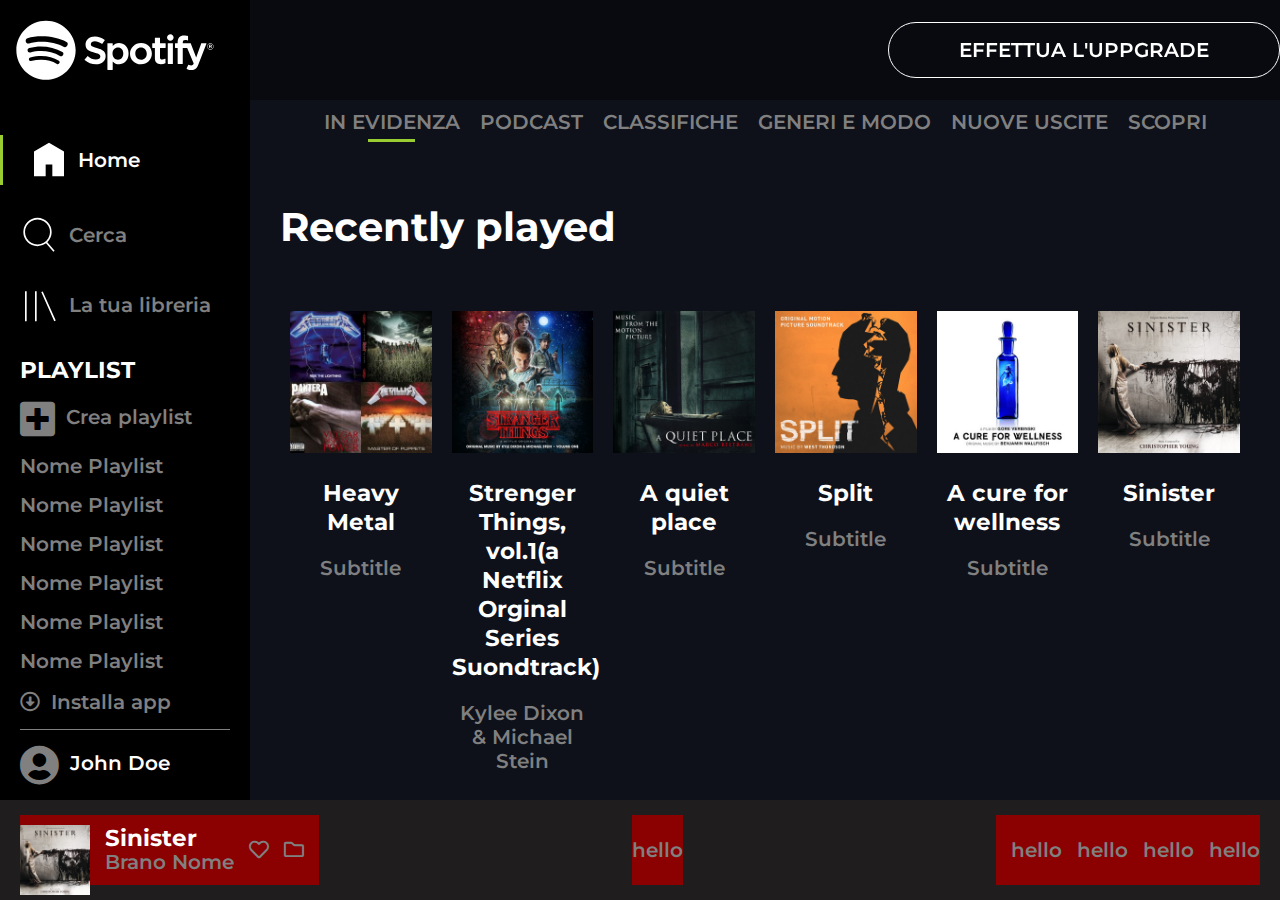
==== index.html @ 7ba11282 "footer content left" ====
<!DOCTYPE html>
<html lang="en">
<head>
    <meta charset="UTF-8">
    <meta http-equiv="X-UA-Compatible" content="IE=edge">
    <meta name="viewport" content="width=device-width, initial-scale=1.0">

    <link href="https://fonts.googleapis.com/css?family=Montserrat:400,500,600,700" rel="stylesheet">

    <link rel="stylesheet" href="https://cdnjs.cloudflare.com/ajax/libs/font-awesome/5.15.4/css/all.min.css" integrity="sha512-1ycn6IcaQQ40/MKBW2W4Rhis/DbILU74C1vSrLJxCq57o941Ym01SwNsOMqvEBFlcgUa6xLiPY/NS5R+E6ztJQ==" crossorigin="anonymous" referrerpolicy="no-referrer" />

    <link rel="stylesheet" href="css/style.css">

    <title>Spotify</title>
</head>
<body>
    <div class="app-wrapper">
        <!-- MAIN -->
        <main>
            <!-- Main nav -->
            <div class="main-nav">
                <!-- Nav logo -->
                <div class="nav-logo">
                    <img class="logo" src="img/logo.svg" alt="Spotify logo">
                </div>
                <!-- Nav actions -->
                <div class="nav-actions">
                    <ul>
                        <li class="home-action text-white">
                            <img class="icon-img" src="img/home.svg" alt="Home icon">
                            <a href="#">Home</a>
                        </li>

                        <li>
                            <img class="icon-img" src="img/search.svg" alt="Search icon">
                            <a href="#">Cerca</a>
                        </li>

                        <li>
                            <img class="icon-img" src="img/libreria.svg" alt="librery icon">
                            <a href="#">La tua libreria</a>
                        </li>
                    </ul>
                </div>
                <!-- Nav playlist -->
                <div class="nav-playlist">
                    <h3 class="text-white">PLAYLIST</h3>

                    <div class="create-playlist">
                        <i class="fa fa-plus-square" aria-hidden="true"></i>
                        Crea playlist
                    </div>

                    <ul>
                        <li>
                            Nome Playlist
                        </li>

                        <li>
                            Nome Playlist
                        </li>

                        <li>
                            Nome Playlist
                        </li>

                        <li>
                            Nome Playlist
                        </li>

                        <li>
                            Nome Playlist
                        </li>

                        <li>
                            Nome Playlist
                        </li>

                        <li>
                            Nome Playlist
                        </li>

                        <li>
                            Nome Playlist
                        </li>

                        <li>
                            Nome Playlist
                        </li>

                        <li>
                            Nome Playlist
                        </li>

                        <li>
                            Nome Playlist
                        </li>

                        <li>
                            Nome Playlist
                        </li>

                </div>
                <!-- Nav users -->
                <div class="nav-users">
                    <div class="install-app">
                        <i class="far fa-arrow-alt-circle-down"></i>
                        Installa app
                    </div>

                    <div class="user">
                        <i class="fas fa-user-circle"></i>
                        <span class="text-white">John Doe</span> 
                    </div>
                </div>
            </div>

            <!-- main content -->
            <div class="main-content">
                <!-- uppgrade bar -->
                <div class="uppgrade-bar">
                    <a class="uppgrade-btn text-white" href="#">EFFETTUA L'UPPGRADE</a> 
                </div>
                <!-- Main content menu -->
                <div class="menu">
                    <ul>
                        <li>
                            <a class="in-evidenza" href="#">in evidenza</a> 
                        </li>

                        <li>
                            <a href="#">podcast</a>
                        </li>

                        <li>
                            <a href="#">classifiche</a>
                        </li>

                        <li>
                            <a href="#">generi e modo</a>
                        </li>

                        <li>
                            <a href="#">nuove uscite</a>
                        </li>

                        <li>
                            <a href="#">scopri</a>
                        </li>
                    </ul>
                </div>

                <!-- First row albums -->
                <div class="row-albums">
                    <h2 class="title-h2 text-white">Recently played</h2>
                    <div class="albums">
                        <div class="singel-album">
                            <div class="singel-album-img">
                                <div class="play-icon text-white">
                                    <i class="far fa-play-circle"></i>
                                </div>
                                <div class="overlay"></div>
                                <img src="img/metal_lifting.jpg" alt="Metal Lifting">
                            </div>

                            <div class="singel-album-text">
                                <h3 class="text-white">Heavy Metal</h3>
                                <p>Subtitle</p>
                            </div>
                            
                        </div>

                        <div class="singel-album">
                            <div class="singel-album-img">
                                <div class="play-icon text-white">
                                    <i class="far fa-play-circle"></i>
                                </div>
                                <div class="overlay"></div>
                                <img src="img/stranger.jpeg" alt="Strenger">
                            </div>

                            <div class="singel-album-text">
                                <h3 class="text-white">Strenger Things, vol.1(a Netflix Orginal Series Suondtrack)</h3>
                                <p>Kylee Dixon & Michael Stein</p>
                            </div>
                            
                        </div>

                        <div class="singel-album">
                            <div class="singel-album-img">
                                <div class="play-icon text-white">
                                    <i class="far fa-play-circle"></i>
                                </div>
                                <div class="overlay"></div>
                                <img src="img/aquietplace.jpeg" alt="A quiet place">
                            </div>

                            <div class="singel-album-text">
                                <h3 class="text-white">A quiet place</h3>
                                <p>Subtitle</p>
                            </div>
                            
                        </div>

                        <div class="singel-album">
                            <div class="singel-album-img">
                                <div class="play-icon text-white">
                                    <i class="far fa-play-circle"></i>
                                </div>
                                <div class="overlay"></div>
                                <img src="img/split.jpeg" alt="Split">
                            </div>

                            <div class="singel-album-text">
                                <h3 class="text-white">Split</h3>
                                <p>Subtitle</p>
                            </div>
                            
                        </div>

                        <div class="singel-album">
                            <div class="singel-album-img">
                                <div class="play-icon text-white">
                                    <i class="far fa-play-circle"></i>
                                </div>
                                <div class="overlay"></div>
                                <img src="img/cure.jpeg" alt="A cure for wellness">
                            </div>

                            <div class="singel-album-text">
                                <h3 class="text-white">A cure for wellness</h3>
                                <p>Subtitle</p>
                            </div>
                            
                        </div>

                        <div class="singel-album">
                            <div class="singel-album-img">
                                <div class="play-icon text-white">
                                    <i class="far fa-play-circle"></i>
                                </div>
                                <div class="overlay"></div>
                                <img src="img/sinister.jpeg" alt="Sinister">
                            </div>

                            <div class="singel-album-text">
                                <h3 class="text-white">Sinister</h3>
                                <p>Subtitle</p>
                            </div>
                            
                        </div>

                    </div>

                </div>

                <!-- Second row albums -->
                <div class="row-albums">
                    <h2 class="title-h2 text-white">Creat per John Doe</h2>
                    <p>Più ascolti, Più accurati saranno i suggerimenti.</p>
                    <div class="albums">
                        <div class="singel-album">
                            <div class="singel-album-img">
                                <div class="play-icon text-white">
                                    <i class="far fa-play-circle"></i>
                                </div>
                                <div class="overlay"></div>
                                <img src="img/radar.jpeg" alt="Release Radar">
                            </div>

                            <div class="singel-album-text">
                                <h3 class="text-white">Release Radar</h3>
                            </div>
                            
                        </div>

                        <div class="singel-album">
                            <div class="singel-album-img">
                                <div class="play-icon text-white">
                                    <i class="far fa-play-circle"></i>
                                </div>
                                <div class="overlay"></div>
                                <img src="img/mixdaily.jpeg" alt="Daily Mix 1">
                            </div>

                            <div class="singel-album-text">
                                <h3 class="text-white">Daily Mix 1</h3>
                            </div>
                            
                        </div>

                    </div>

                </div>

                <!-- Third row albums -->
                <div class="row-albums">
                    <h2 class="title-h2 text-white">Artisti più popolari</h2>
                    <p>Più ascolti, Più accurati saranno i suggerimenti.</p>
                    <div class="albums">
                        <div class="singel-album">
                            <div class="singel-album-img circel">
                                <div class="play-icon text-white">
                                    <i class="far fa-play-circle"></i>
                                </div>
                                <div class="overlay"></div>
                                <img src="img/youg.jpeg" alt="Youg">
                            </div>

                            <div class="singel-album-text">
                                <h3 class="text-white">Youg</h3>
                                <p>Subtitle</p>
                            </div>
                            
                        </div>

                        <div class="singel-album">
                            <div class="singel-album-img circel">
                                <div class="play-icon text-white">
                                    <i class="far fa-play-circle"></i>
                                </div>
                                <div class="overlay"></div>
                                <img src="img/einaudi.jpeg" alt="Einaudi">
                            </div>

                            <div class="singel-album-text">
                                <h3 class="text-white">Einaudi</h3>
                                <p>Subtitle</p>
                            </div>
                            
                        </div>

                    </div>

                </div>

            </div>
        </main>
        <!-- END MAIN -->

        <!-- FOOTER -->
        <footer>
            <!-- Footer content left -->
            <div class="footer-content-left">
                <div class="footer-img">
                    <img src="img/sinister.jpeg" alt="Sinister">
                </div>

                <div class="footer-img-text">
                    <h3 class="text-white">Sinister</h3>
                    <p>Brano Nome</p> 
                </div>

                <div class="footer-left-icon">
                    <i class="far fa-heart"></i>
                </div>

                <div class="footer-left-icon">
                    <i class="far fa-folder"></i>
                </div>
            </div>
            <!-- Footer content center -->
            <div class="footer-content-center">
                hello
            </div>
            <!-- Footer content right -->
            <div class="footer-content-right">
                <div class="footer-right-icon">
                    hello
                </div>

                <div class="footer-right-icon">
                    hello
                </div>

                <div class="footer-right-icon">
                    hello
                </div>

                <div class="footer-right-player">
                    hello
                </div>

            </div>
        </footer>
        <!-- END FOOTER -->
    </div>
</body>
</html>
---- css/style.css ----
/* RESET */
*{
    margin: 0;
    padding: 0;
    box-sizing: border-box;
}

/* COMMON */
body{
    font-family: 'Montserrat', sans-serif;
    color: gray;
    font-size: 20px;
    font-weight: 600;
}

.app-wrapper{
    width: 100%;
    height: 100vh;
}

ul{
    list-style-type: none;
}

img{
    width: 100%;
}

/* Text and Title */
.text-white{
    color: white;
}

.title-h2{
    font-size: 40px;
}

/* MAIN */
main{
    width: 100%;
    height: calc(100% - 100px);
    overflow: hidden;
}

/* Main nav */
.main-nav{
    width: 250px;
    height: 100%;
    background-color: black;
    float: left;
    /* padding-left: 20px; */
    display: flex;
    flex-direction: column;
}

/* nav logo */
.logo{
    height: 60px;
}

.nav-logo{
    padding: 20px 20px 20px 0;
}

/* nav actions */
.nav-actions{
    padding-top: 15px;
}
.nav-actions .home-action::before{
    content: "";
    display: inline-block;
    width: 3px;
    height: 50px;
    background-color: yellowgreen;
    vertical-align: middle;
    margin-right: 20px;  
}

.nav-actions li{
    padding: 15px 20px;
}

.nav-actions .home-action{
    padding-left: 0;
}

.nav-actions .icon-img{
    width: 40px;
    display: inline-block;
    vertical-align: middle;
    margin-right: 3px;
}

.nav-actions a{
    display: inline-block;
    text-decoration: none;
    color: inherit;
    vertical-align: middle;
}

.nav-actions li:hover{
    color: white;
}

/* nav playlist */
.nav-playlist{
    flex-grow: 1;
    overflow: hidden;
    padding-left: 20px;
}

.nav-playlist ul{
    height: 100%;
    overflow-y: auto;
}
.nav-playlist> *{
    padding-top: 15px;
}

.nav-playlist .create-playlist:hover,
.nav-playlist li:hover{
    color: white;
}

.nav-playlist i{
    font-size: 40px;
    vertical-align: middle;
    margin-right: 5px;
}

.nav-playlist li{
    margin-bottom: 15px;
}

/* nav users */
.nav-users{
    padding: 0 20px;
}

.install-app,
.user{
    padding: 15px 0;
}
.install-app i,
.user i{
    padding-right: 5px;
}

.install-app:hover{
    color: white;
}

.install-app{
    border-bottom: 1px solid gray;
}

.user i{
    font-size: 40px;
    vertical-align: middle;
}

/* Main content */
.main-content{
    width: calc(100% - 250px);
    height: 100%;
    float: left;
    padding: 100px 30px 0 30px;
    overflow-y: auto;
    background-color: rgb(14, 17, 26);
    padding
}

/* uppgrade bar */
.uppgrade-bar{
    width: calc(100% - 250px);
    height: 100px;
    background-color: rgb(0,0,0,0.4);
    position: fixed;
    top: 0;
    right: 0;
    display: flex;
    flex-direction: row-reverse;
    justify-content: flex-start;
    align-items: center;
}

.uppgrade-btn{
    display: inline-block;
    text-decoration: none;
    padding: 15px 70px;
    border: 1px solid white;
    border-radius: 40px;
    transition: transform;
}

.uppgrade-btn:hover{
    transform: scale(1.09);  
}

/*Main content menu  */
.main-content .menu{
    max-width: 910px;
    margin: auto;
    text-transform: uppercase;
}

.menu ul{
    width: 100%;
    display: flex;
    flex-wrap: wrap;
    justify-content: center;
    align-items: flex-start;
    align-content: flex-start;
}

.menu li{
    display: inline-block;
    margin: 10px ;
}

.menu a{
    display: inline-block;
    text-decoration: none;
    color: inherit;
}

.menu a:hover{
    color: white;
}

.menu .in-evidenza::after{
    content: "";
    display: block;
    width: 35%;
    height: 3px;
    background-color: yellowgreen;
    margin: auto;
    margin-top: 5px;
}

/* main content row album */
.row-albums{
    margin-top: 50px;
}

.row-albums p{
    margin-top: 20px;
}

.albums{
    display: flex;
    flex-direction: row;
    margin-top: 50px;
}


.singel-album{
    width: calc(100% / 6 - 20px);
    margin: 10px;
}

.singel-album-img{
    position: relative;
    
}

.singel-album-img.circel{
    border-radius: 50%;
    overflow: hidden;
}

.circel img{
    display: block;
}

.overlay{
    position: absolute;
    top:0;
    left:0;
    width: 100%;
    height: 100%;
    background-color:  rgb(0,0,0,0.6);
    display: none;
}

.play-icon{
    font-size: 150px;
    position: absolute;
    top: 50%;
    left: 50%;
    transform: translate(-50%, -50%);
    z-index: 1;
    display: none;
}

.singel-album-img:hover .overlay,
.singel-album-img:hover .play-icon {
    display: inline-block;
}

.singel-album-text{
    width: 100%;
    text-align: center;
}

.singel-album-text> *{
    margin: 20px 0;
}

/* FOOTER */
footer{
    width: 100%;
    height: 100px;
    overflow: hidden;
    background-color:rgb(31, 29, 29);

    display: flex;
    flex-direction: row;
    justify-content: space-between;
    align-items: center;
    line-height: 100px;

}

.footer-content-left,
.footer-content-right{

    /* test */
    height: 70%;
    background-color: darkred;
    margin: 0 20px;
}

.footer-content-center{

    /* test */
    height: 70%;
    background-color: darkred;
}

.footer-content-left,
.footer-content-right,
.footer-content-center{
    display: flex;
    flex-direction: row;
    justify-content: center;
    align-items: center;
    
}

.footer-content-left> *{
    margin-right: 15px;
}

.footer-img-text{
    line-height: 25px;
}

.footer-content-right> *{
    margin-left: 15px;
}

.footer-img{
    width: 70px;
    height: 50px;
}

.footer-img .img{
    display: block;
}
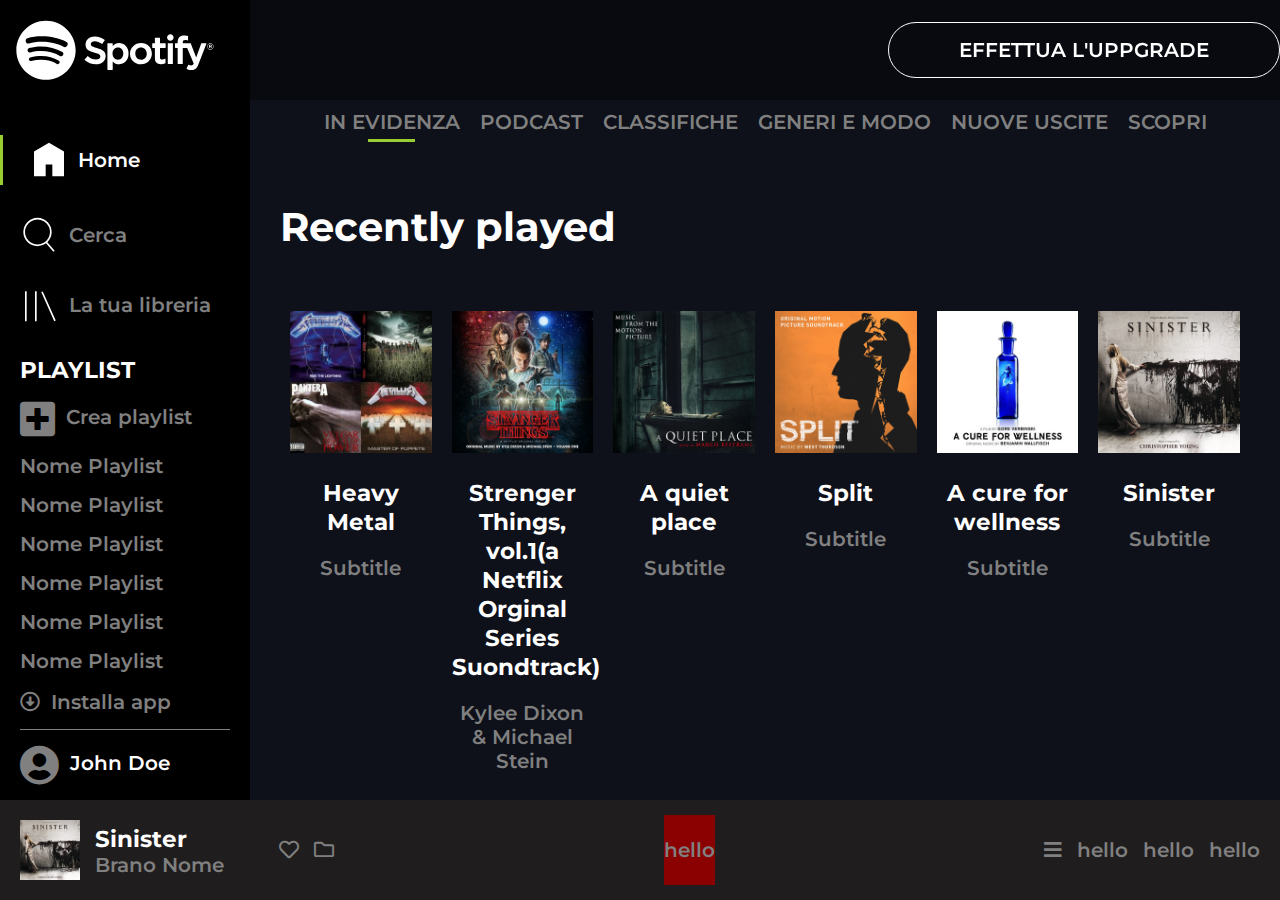
==== commit 8950e600: "footer" ====
--- a/index.html
+++ b/index.html
@@ -343,7 +343,6 @@
             <!-- Footer content left -->
             <div class="footer-content-left">
                 <div class="footer-img">
-                    <img src="img/sinister.jpeg" alt="Sinister">
                 </div>
 
                 <div class="footer-img-text">
@@ -366,7 +365,7 @@
             <!-- Footer content right -->
             <div class="footer-content-right">
                 <div class="footer-right-icon">
-                    hello
+                    <i class="fas fa-bars"></i>
                 </div>
 
                 <div class="footer-right-icon">
--- a/css/style.css
+++ b/css/style.css
@@ -313,39 +313,42 @@
     height: 100px;
     overflow: hidden;
     background-color:rgb(31, 29, 29);
-
     display: flex;
     flex-direction: row;
     justify-content: space-between;
     align-items: center;
-    line-height: 100px;
-
 }
 
 .footer-content-left,
 .footer-content-right{
+    margin:0 20px;
+}
+
+.footer-content-center{
 
     /* test */
     height: 70%;
     background-color: darkred;
-    margin: 0 20px;
+} 
+
+.footer-content-left{
+    display: flex;
+    flex-direction: row;
+    justify-content: flex-start;
+    align-items: center;
+}
+
+.footer-content-right{
+    display: flex;
+    flex-direction: row;
+    justify-content: flex-end;
+    align-items: center;
 }
 
 .footer-content-center{
-
-    /* test */
-    height: 70%;
-    background-color: darkred;
-}
-
-.footer-content-left,
-.footer-content-right,
-.footer-content-center{
-    display: flex;
-    flex-direction: row;
-    justify-content: center;
-    align-items: center;
-    
+    display: flex;
+    flex-direction: row;
+    align-items: center;
 }
 
 .footer-content-left> *{
@@ -353,7 +356,7 @@
 }
 
 .footer-img-text{
-    line-height: 25px;
+    padding-right: 40px;
 }
 
 .footer-content-right> *{
@@ -361,10 +364,9 @@
 }
 
 .footer-img{
-    width: 70px;
-    height: 50px;
-}
-
-.footer-img .img{
-    display: block;
-}
+    width: 60px;
+    height: 60px ;
+    background-image: url(../img/sinister.jpeg);
+    background-size: cover;
+}
+
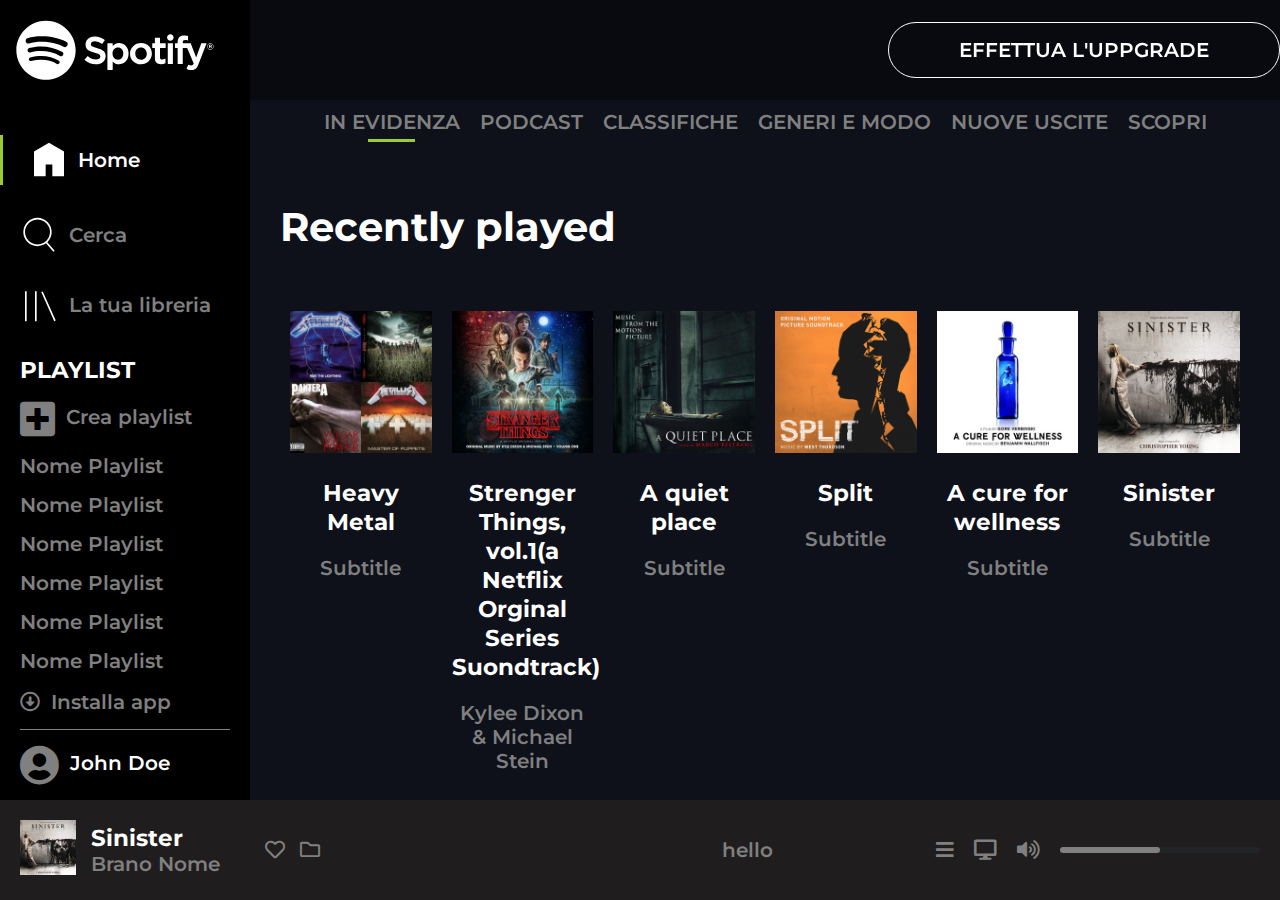
==== commit 44063a6c: "progress area" ====
--- a/index.html
+++ b/index.html
@@ -343,11 +343,12 @@
             <!-- Footer content left -->
             <div class="footer-content-left">
                 <div class="footer-img">
+                    <img src="img/sinister.jpeg" alt="">
                 </div>
 
                 <div class="footer-img-text">
                     <h3 class="text-white">Sinister</h3>
-                    <p>Brano Nome</p> 
+                    <div class="brano-nome">Brano Nome</div> 
                 </div>
 
                 <div class="footer-left-icon">
@@ -369,15 +370,15 @@
                 </div>
 
                 <div class="footer-right-icon">
-                    hello
+                    <i class="fas fa-desktop"></i>
                 </div>
 
                 <div class="footer-right-icon">
-                    hello
-                </div>
-
-                <div class="footer-right-player">
-                    hello
+                    <i class="fas fa-volume-up"></i>
+                </div>
+
+                <div class="progress-area">
+                    <div class="progress-bar"></div>
                 </div>
 
             </div>
--- a/css/style.css
+++ b/css/style.css
@@ -319,54 +319,98 @@
     align-items: center;
 }
 
-.footer-content-left,
-.footer-content-right{
-    margin:0 20px;
-}
-
-.footer-content-center{
-
-    /* test */
-    height: 70%;
-    background-color: darkred;
-} 
-
+/* footer content left */
 .footer-content-left{
     display: flex;
     flex-direction: row;
     justify-content: flex-start;
     align-items: center;
-}
-
+    margin-left: 20px;
+}
+
+.footer-content-left> *{
+    margin-right: 15px;
+}
+
+.footer-img-text{
+    padding-right: 30px;
+}
+
+.brano-nome:hover{
+    text-decoration: underline;
+    color:white;
+}
+
+.footer-content-left i:hover{
+    color: white;
+}
+
+.footer-img{
+    width:10%;
+}
+
+
+/* Footer content center */
+.footer-content-center{
+    display: flex;
+    flex-direction: row;
+    align-items: center;
+    
+}
+
+/* Footer content right */
 .footer-content-right{
     display: flex;
     flex-direction: row;
     justify-content: flex-end;
     align-items: center;
-}
-
-.footer-content-center{
-    display: flex;
-    flex-direction: row;
-    align-items: center;
-}
-
-.footer-content-left> *{
-    margin-right: 15px;
-}
-
-.footer-img-text{
-    padding-right: 40px;
+    margin-right: 20px;
 }
 
 .footer-content-right> *{
-    margin-left: 15px;
-}
-
-.footer-img{
-    width: 60px;
-    height: 60px ;
-    background-image: url(../img/sinister.jpeg);
-    background-size: cover;
-}
-
+    margin-left: 20px;
+}
+
+.footer-right-slider{
+    width: 100%;
+    position: relative;
+}
+
+.progress-area{
+    height: 6px;
+    width: 200px;
+    background: rgb(34, 37, 37);
+    border-radius: 50px;
+    cursor: pointer;
+}
+
+.progress-area .progress-bar{
+    height: inherit;
+    width: 50%;
+    border-radius: inherit;
+    background-color: gray;
+    position: relative;
+}
+
+.progress-bar::before{
+    content: "";
+    position: absolute;
+    height: 15px;
+    width: 15px;
+    background-color: gray;
+    border-radius: inherit;
+    top: 50%;
+    right: -5px;
+    transform: translateY(-50%);
+    display: none;
+}
+
+.progress-area:hover .progress-bar::before{
+    display: inline-block;
+    background-color: white;
+
+}
+
+.progress-bar:hover{
+    background-color: yellowgreen;
+}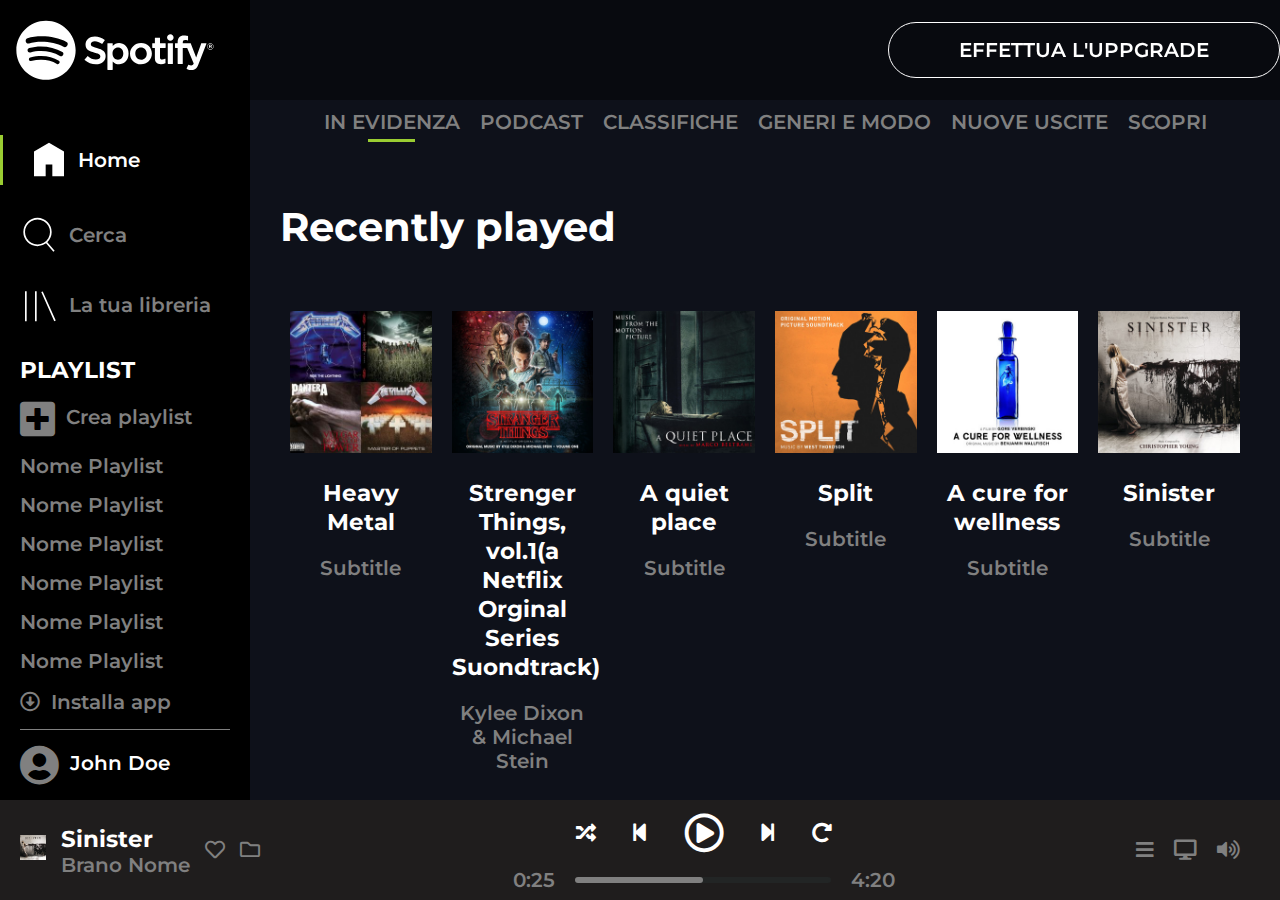
==== commit 3bce4aa4: "complete desktop version" ====
--- a/index.html
+++ b/index.html
@@ -348,7 +348,7 @@
 
                 <div class="footer-img-text">
                     <h3 class="text-white">Sinister</h3>
-                    <div class="brano-nome">Brano Nome</div> 
+                    <a class="brano-nome" href="#">Brano Nome</a> 
                 </div>
 
                 <div class="footer-left-icon">
@@ -361,7 +361,39 @@
             </div>
             <!-- Footer content center -->
             <div class="footer-content-center">
-                hello
+                <div class="controls">
+                    <ul>
+                        <li>
+                            <i class="fas fa-random"></i>
+                        </li>
+
+                        <li>
+                            <i class="fas fa-step-backward"></i>
+                        </li>
+
+                        <li class="play-footer">
+                            <i class="far fa-play-circle"></i>
+                        </li>
+
+                        <li>
+                            <i class="fas fa-step-forward"></i>
+                        </li>
+
+                        <li>
+                            <i class="fas fa-redo-alt"></i>
+                        </li>
+                    </ul>
+                  
+                </div>
+                
+                <div class="progress-area-center">
+                    <span class="timer">0:25</span>
+                    <div class="progress-area">
+                        <div class="progress-bar"></div>
+                    </div>
+                    <span class="timer">4:20</span>
+                </div>
+                
             </div>
             <!-- Footer content right -->
             <div class="footer-content-right">
--- a/css/style.css
+++ b/css/style.css
@@ -194,7 +194,7 @@
 }
 
 .uppgrade-btn:hover{
-    transform: scale(1.09);  
+    transform: scale(1.1);  
 }
 
 /*Main content menu  */
@@ -326,14 +326,17 @@
     justify-content: flex-start;
     align-items: center;
     margin-left: 20px;
+    width: 20%;
 }
 
 .footer-content-left> *{
     margin-right: 15px;
 }
 
-.footer-img-text{
-    padding-right: 30px;
+.brano-nome{
+    display: inline-block;
+    text-decoration: none;
+    color: inherit;
 }
 
 .brano-nome:hover{
@@ -353,9 +356,54 @@
 /* Footer content center */
 .footer-content-center{
     display: flex;
-    flex-direction: row;
-    align-items: center;
-    
+    flex-direction: column;
+    align-items: center;
+    justify-content: center;
+    width: 40%;
+}
+
+.controls{
+    margin-bottom: 10px;
+    width: 50%;
+}
+
+.controls ul{
+    display: flex;
+    flex-direction: row;
+    justify-content: space-between;
+    align-items: center;
+    width: 100%;
+}
+
+.controls li{
+    display: inline-block;
+    color: white;
+}
+
+.play-footer{
+    font-size: 40px;
+}
+
+.play-footer:hover{
+    transform: scale(1.2);
+}
+
+.progress-area-center{
+    display: flex;
+    flex-direction: row;
+    justify-content: center;
+    align-items: center;
+    width: 100%;
+}
+
+
+
+#play-icon{
+    font-size: 50px;
+}
+
+.timer{
+    padding: 0 20px;
 }
 
 /* Footer content right */
@@ -365,20 +413,20 @@
     justify-content: flex-end;
     align-items: center;
     margin-right: 20px;
+    width: 10%;
 }
 
 .footer-content-right> *{
     margin-left: 20px;
 }
 
-.footer-right-slider{
-    width: 100%;
-    position: relative;
+.footer-content-right i:hover{
+    color: white;
 }
 
 .progress-area{
     height: 6px;
-    width: 200px;
+    width: 50%;
     background: rgb(34, 37, 37);
     border-radius: 50px;
     cursor: pointer;
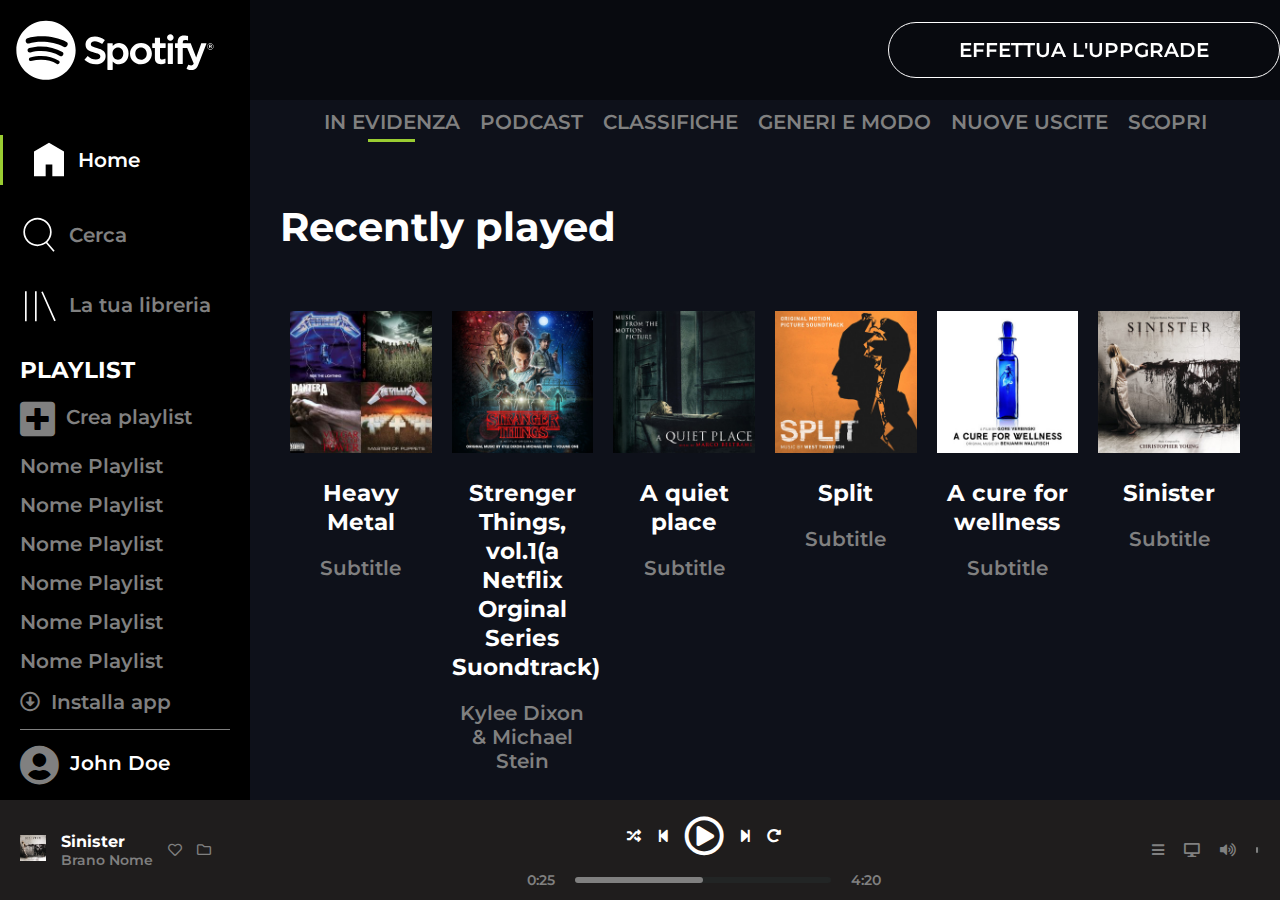
==== commit 174de78b: "mediaquery 1100px" ====
--- a/index.html
+++ b/index.html
@@ -346,7 +346,7 @@
                     <img src="img/sinister.jpeg" alt="">
                 </div>
 
-                <div class="footer-img-text">
+                <div class="footer-text">
                     <h3 class="text-white">Sinister</h3>
                     <a class="brano-nome" href="#">Brano Nome</a> 
                 </div>
--- a/css/style.css
+++ b/css/style.css
@@ -240,6 +240,7 @@
 
 /* main content row album */
 .row-albums{
+    width: 100%;
     margin-top: 50px;
 }
 
@@ -317,6 +318,7 @@
     flex-direction: row;
     justify-content: space-between;
     align-items: center;
+    font-size: 14px;
 }
 
 /* footer content left */
@@ -364,7 +366,7 @@
 
 .controls{
     margin-bottom: 10px;
-    width: 50%;
+    width: 30%;
 }
 
 .controls ul{
@@ -461,4 +463,28 @@
 
 .progress-bar:hover{
     background-color: yellowgreen;
+}
+
+/* Descktop first */
+
+@media screen and (max-width: 1100px) {
+    body{
+        font-size: 14px;
+    }
+
+    .albums{
+        display: flex;
+        flex-direction: row;
+        justify-content: flex-start;
+        flex-wrap: wrap;
+        align-content: flex-start;
+        margin-top: 50px;
+    }
+    
+    .singel-album {
+        width: calc (100% / 4 - 20px);
+        margin: 10px;
+    }
+
+
 }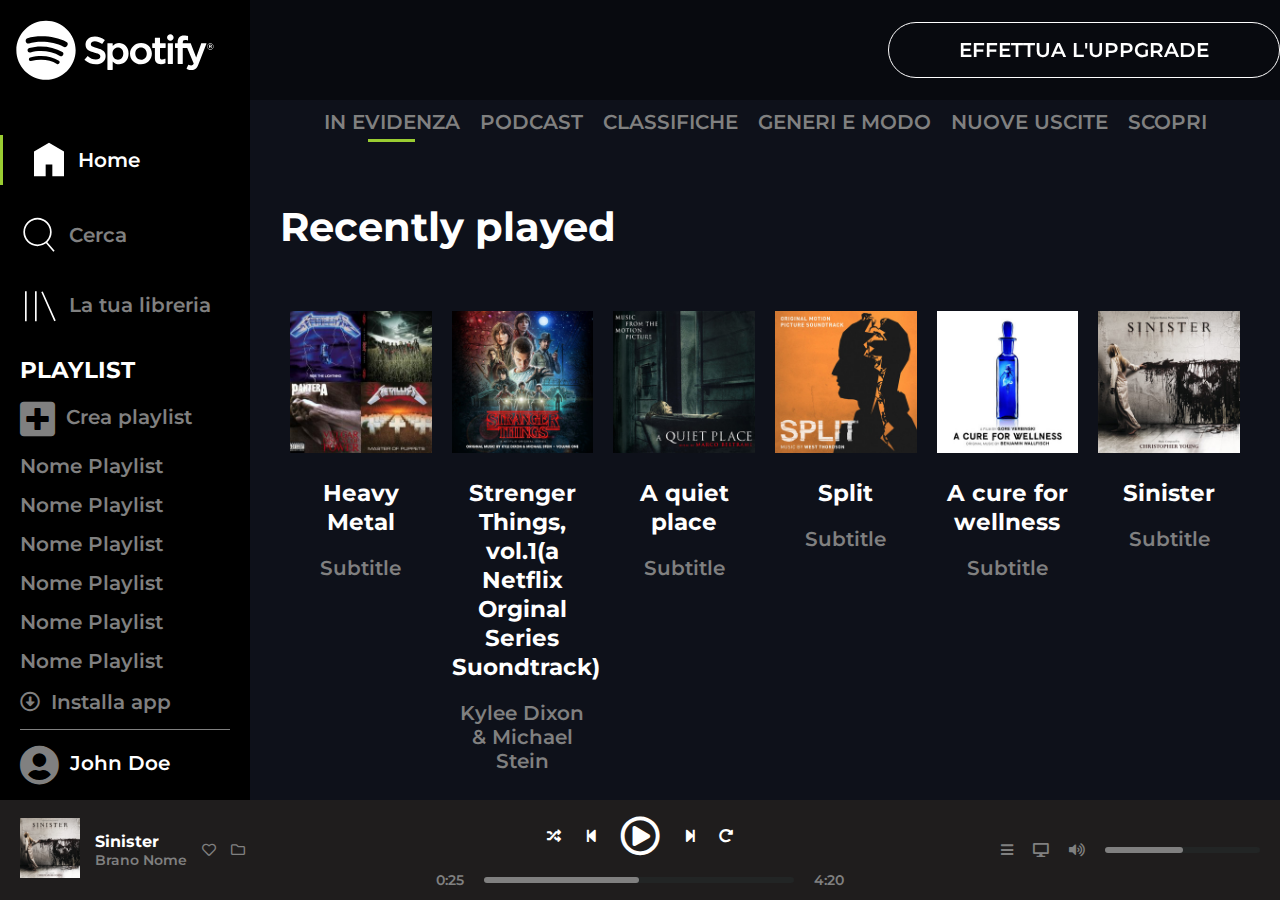
==== commit 08615734: "mediaqueri 600px" ====
--- a/index.html
+++ b/index.html
@@ -22,6 +22,7 @@
                 <!-- Nav logo -->
                 <div class="nav-logo">
                     <img class="logo" src="img/logo.svg" alt="Spotify logo">
+                    <img class="logo-small" src="img/logo-small.svg" alt="logo-small">
                 </div>
                 <!-- Nav actions -->
                 <div class="nav-actions">
--- a/css/style.css
+++ b/css/style.css
@@ -48,7 +48,6 @@
     height: 100%;
     background-color: black;
     float: left;
-    /* padding-left: 20px; */
     display: flex;
     flex-direction: column;
 }
@@ -56,6 +55,10 @@
 /* nav logo */
 .logo{
     height: 60px;
+}
+
+.logo-small{
+    display: none;
 }
 
 .nav-logo{
@@ -202,6 +205,7 @@
     max-width: 910px;
     margin: auto;
     text-transform: uppercase;
+    
 }
 
 .menu ul{
@@ -244,10 +248,6 @@
     margin-top: 50px;
 }
 
-.row-albums p{
-    margin-top: 20px;
-}
-
 .albums{
     display: flex;
     flex-direction: row;
@@ -285,7 +285,7 @@
 }
 
 .play-icon{
-    font-size: 150px;
+    font-size: 100px;
     position: absolute;
     top: 50%;
     left: 50%;
@@ -308,6 +308,10 @@
     margin: 20px 0;
 }
 
+.row-albums p{
+    margin-top: 20px;
+}
+
 /* FOOTER */
 footer{
     width: 100%;
@@ -316,7 +320,7 @@
     background-color:rgb(31, 29, 29);
     display: flex;
     flex-direction: row;
-    justify-content: space-between;
+    justify-content: center;
     align-items: center;
     font-size: 14px;
 }
@@ -328,7 +332,7 @@
     justify-content: flex-start;
     align-items: center;
     margin-left: 20px;
-    width: 20%;
+    width: 25%;
 }
 
 .footer-content-left> *{
@@ -351,7 +355,8 @@
 }
 
 .footer-img{
-    width:10%;
+    max-width:60px;
+    min-width: 60px;
 }
 
 
@@ -359,9 +364,10 @@
 .footer-content-center{
     display: flex;
     flex-direction: column;
-    align-items: center;
     justify-content: center;
-    width: 40%;
+    align-items: center;
+    
+    width: 50%;
 }
 
 .controls{
@@ -415,7 +421,7 @@
     justify-content: flex-end;
     align-items: center;
     margin-right: 20px;
-    width: 10%;
+    width: 25%;
 }
 
 .footer-content-right> *{
@@ -465,26 +471,162 @@
     background-color: yellowgreen;
 }
 
+
 /* Descktop first */
 
-@media screen and (max-width: 1100px) {
+/* max 1100px */
+@media screen and (max-width: 1099px) {
+    body{
+        font-size: 16px;
+    }
+
+    .albums{
+        flex-wrap: wrap;
+        align-content: flex-start;
+    }
+    
+    .singel-album{
+        width: calc(100% / 4 - 20px);
+        margin: 10px;
+    }
+
+    .play-icon{
+        font-size: 50px;
+    }
+}
+
+/* max 700px */
+@media screen and (max-width: 699px){
     body{
         font-size: 14px;
     }
 
-    .albums{
-        display: flex;
-        flex-direction: row;
-        justify-content: flex-start;
-        flex-wrap: wrap;
-        align-content: flex-start;
-        margin-top: 50px;
-    }
-    
-    .singel-album {
-        width: calc (100% / 4 - 20px);
+    .singel-album{
+        width: calc(100% / 2 - 20px);
         margin: 10px;
     }
 
-
-}+    .controls{
+        width: 50%;
+    }   
+}
+
+/* max 600px */
+@media screen and (max-width: 599px) {
+
+    /* Main nav */
+    .main-nav{
+        width: 80px;
+        /* padding: 5px; */
+    }
+
+    /* nav logo */
+    .logo{
+        display: none;
+    }
+
+    .logo-small{
+        display: block;
+    }
+
+    .nav-logo{
+        padding: 10px;
+    }
+
+    /* nav actions */
+    .nav-actions{
+        padding-top: 0;
+    }
+    .nav-actions .home-action::before{
+        display: none;    
+    }
+
+    .nav-actions li{
+        padding: 0;
+    }
+
+    .nav-actions .icon-img{
+        width: 60px;
+        margin:10px 0 10px 10px;
+    }
+
+    .nav-actions a{
+        display: none;
+    }
+
+    /* nav playlist */
+    .nav-playlist{
+        flex-grow: 1;
+    }
+
+    .nav-playlist> *{
+        display: none;
+    }
+
+.nav-playlist .create-playlist:hover,
+.nav-playlist li:hover{
+    color: white;
+}
+
+.nav-playlist i{
+    font-size: 40px;
+    vertical-align: middle;
+    margin-right: 5px;
+}
+
+.nav-playlist li{
+    margin-bottom: 15px;
+}
+
+/* nav users */
+.nav-users{
+    padding: 0 20px;
+}
+
+.install-app,
+.user{
+    padding: 15px 0;
+}
+.install-app i,
+.user i{
+    padding-right: 5px;
+}
+
+.install-app:hover{
+    color: white;
+}
+
+.install-app{
+    border-bottom: 1px solid gray;
+}
+
+.user i{
+    font-size: 40px;
+    vertical-align: middle;
+}
+
+/* Main content */
+.main-content{
+    width: calc(100% - 250px);
+    height: 100%;
+    float: left;
+    padding: 100px 30px 0 30px;
+    overflow-y: auto;
+    background-color: rgb(14, 17, 26);
+    padding
+}
+
+/* uppgrade bar */
+.uppgrade-bar{
+    width: calc(100% - 250px);
+    height: 100px;
+    background-color: rgb(0,0,0,0.4);
+    position: fixed;
+    top: 0;
+    right: 0;
+    display: flex;
+    flex-direction: row-reverse;
+    justify-content: flex-start;
+    align-items: center;
+}
+}
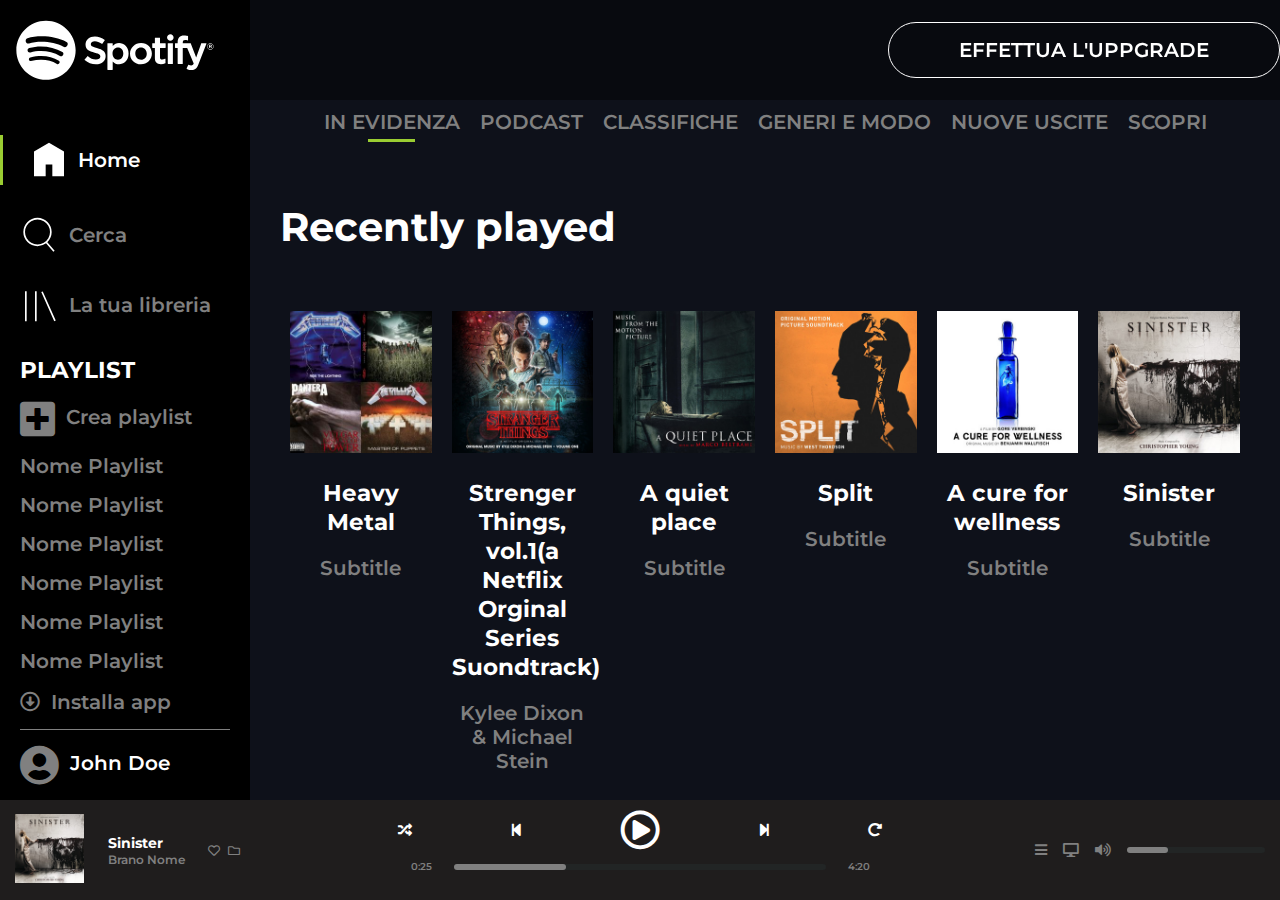
==== commit abd2da56: "complete" ====
--- a/index.html
+++ b/index.html
@@ -100,21 +100,24 @@
                         <li>
                             Nome Playlist
                         </li>
-
-                </div>
+                    </ul>
+
+                </div>
+
                 <!-- Nav users -->
                 <div class="nav-users">
                     <div class="install-app">
                         <i class="far fa-arrow-alt-circle-down"></i>
-                        Installa app
+                        <span class="users-text">Installa app</span> 
                     </div>
 
                     <div class="user">
                         <i class="fas fa-user-circle"></i>
-                        <span class="text-white">John Doe</span> 
+                        <span class="users-text text-white">John Doe</span> 
                     </div>
                 </div>
             </div>
+            <!-- End Main nav -->
 
             <!-- main content -->
             <div class="main-content">
@@ -155,8 +158,9 @@
                 <div class="row-albums">
                     <h2 class="title-h2 text-white">Recently played</h2>
                     <div class="albums">
-                        <div class="singel-album">
-                            <div class="singel-album-img">
+                        <!-- Single album -->
+                        <div class="single-album">
+                            <div class="single-album-img">
                                 <div class="play-icon text-white">
                                     <i class="far fa-play-circle"></i>
                                 </div>
@@ -164,15 +168,14 @@
                                 <img src="img/metal_lifting.jpg" alt="Metal Lifting">
                             </div>
 
-                            <div class="singel-album-text">
+                            <div class="single-album-text">
                                 <h3 class="text-white">Heavy Metal</h3>
                                 <p>Subtitle</p>
                             </div>
-                            
-                        </div>
-
-                        <div class="singel-album">
-                            <div class="singel-album-img">
+                        </div>
+                        <!-- Single album -->
+                        <div class="single-album">
+                            <div class="single-album-img">
                                 <div class="play-icon text-white">
                                     <i class="far fa-play-circle"></i>
                                 </div>
@@ -180,15 +183,14 @@
                                 <img src="img/stranger.jpeg" alt="Strenger">
                             </div>
 
-                            <div class="singel-album-text">
+                            <div class="single-album-text">
                                 <h3 class="text-white">Strenger Things, vol.1(a Netflix Orginal Series Suondtrack)</h3>
                                 <p>Kylee Dixon & Michael Stein</p>
                             </div>
-                            
-                        </div>
-
-                        <div class="singel-album">
-                            <div class="singel-album-img">
+                        </div>
+                        <!-- Single album -->
+                        <div class="single-album">
+                            <div class="single-album-img">
                                 <div class="play-icon text-white">
                                     <i class="far fa-play-circle"></i>
                                 </div>
@@ -196,15 +198,14 @@
                                 <img src="img/aquietplace.jpeg" alt="A quiet place">
                             </div>
 
-                            <div class="singel-album-text">
+                            <div class="single-album-text">
                                 <h3 class="text-white">A quiet place</h3>
                                 <p>Subtitle</p>
                             </div>
-                            
-                        </div>
-
-                        <div class="singel-album">
-                            <div class="singel-album-img">
+                        </div>
+                        <!-- Single album -->
+                        <div class="single-album">
+                            <div class="single-album-img">
                                 <div class="play-icon text-white">
                                     <i class="far fa-play-circle"></i>
                                 </div>
@@ -212,15 +213,14 @@
                                 <img src="img/split.jpeg" alt="Split">
                             </div>
 
-                            <div class="singel-album-text">
+                            <div class="single-album-text">
                                 <h3 class="text-white">Split</h3>
                                 <p>Subtitle</p>
                             </div>
-                            
-                        </div>
-
-                        <div class="singel-album">
-                            <div class="singel-album-img">
+                        </div>
+                        <!-- Single album -->
+                        <div class="single-album">
+                            <div class="single-album-img">
                                 <div class="play-icon text-white">
                                     <i class="far fa-play-circle"></i>
                                 </div>
@@ -228,15 +228,14 @@
                                 <img src="img/cure.jpeg" alt="A cure for wellness">
                             </div>
 
-                            <div class="singel-album-text">
+                            <div class="single-album-text">
                                 <h3 class="text-white">A cure for wellness</h3>
                                 <p>Subtitle</p>
                             </div>
-                            
-                        </div>
-
-                        <div class="singel-album">
-                            <div class="singel-album-img">
+                        </div>
+                        <!-- Single album -->
+                        <div class="single-album">
+                            <div class="single-album-img">
                                 <div class="play-icon text-white">
                                     <i class="far fa-play-circle"></i>
                                 </div>
@@ -244,15 +243,13 @@
                                 <img src="img/sinister.jpeg" alt="Sinister">
                             </div>
 
-                            <div class="singel-album-text">
+                            <div class="single-album-text">
                                 <h3 class="text-white">Sinister</h3>
                                 <p>Subtitle</p>
                             </div>
-                            
-                        </div>
-
-                    </div>
-
+                        </div>
+
+                    </div>
                 </div>
 
                 <!-- Second row albums -->
@@ -260,8 +257,9 @@
                     <h2 class="title-h2 text-white">Creat per John Doe</h2>
                     <p>Più ascolti, Più accurati saranno i suggerimenti.</p>
                     <div class="albums">
-                        <div class="singel-album">
-                            <div class="singel-album-img">
+                        <!-- Single album -->
+                        <div class="single-album">
+                            <div class="single-album-img">
                                 <div class="play-icon text-white">
                                     <i class="far fa-play-circle"></i>
                                 </div>
@@ -269,14 +267,13 @@
                                 <img src="img/radar.jpeg" alt="Release Radar">
                             </div>
 
-                            <div class="singel-album-text">
+                            <div class="single-album-text">
                                 <h3 class="text-white">Release Radar</h3>
-                            </div>
-                            
-                        </div>
-
-                        <div class="singel-album">
-                            <div class="singel-album-img">
+                            </div>  
+                        </div>
+                        <!-- Single album -->
+                        <div class="single-album">
+                            <div class="single-album-img">
                                 <div class="play-icon text-white">
                                     <i class="far fa-play-circle"></i>
                                 </div>
@@ -284,14 +281,12 @@
                                 <img src="img/mixdaily.jpeg" alt="Daily Mix 1">
                             </div>
 
-                            <div class="singel-album-text">
+                            <div class="single-album-text">
                                 <h3 class="text-white">Daily Mix 1</h3>
                             </div>
-                            
-                        </div>
-
-                    </div>
-
+                        </div>
+
+                    </div>
                 </div>
 
                 <!-- Third row albums -->
@@ -299,8 +294,9 @@
                     <h2 class="title-h2 text-white">Artisti più popolari</h2>
                     <p>Più ascolti, Più accurati saranno i suggerimenti.</p>
                     <div class="albums">
-                        <div class="singel-album">
-                            <div class="singel-album-img circel">
+                        <!-- Single album -->
+                        <div class="single-album">
+                            <div class="single-album-img circel">
                                 <div class="play-icon text-white">
                                     <i class="far fa-play-circle"></i>
                                 </div>
@@ -308,15 +304,14 @@
                                 <img src="img/youg.jpeg" alt="Youg">
                             </div>
 
-                            <div class="singel-album-text">
+                            <div class="single-album-text">
                                 <h3 class="text-white">Youg</h3>
                                 <p>Subtitle</p>
                             </div>
-                            
-                        </div>
-
-                        <div class="singel-album">
-                            <div class="singel-album-img circel">
+                        </div>
+                        <!-- Single album -->
+                        <div class="single-album">
+                            <div class="single-album-img circel">
                                 <div class="play-icon text-white">
                                     <i class="far fa-play-circle"></i>
                                 </div>
@@ -324,18 +319,17 @@
                                 <img src="img/einaudi.jpeg" alt="Einaudi">
                             </div>
 
-                            <div class="singel-album-text">
+                            <div class="single-album-text">
                                 <h3 class="text-white">Einaudi</h3>
                                 <p>Subtitle</p>
                             </div>
-                            
-                        </div>
-
-                    </div>
-
+                        </div>
+
+                    </div>
                 </div>
 
             </div>
+            <!-- End Main content -->
         </main>
         <!-- END MAIN -->
 
@@ -354,14 +348,14 @@
 
                 <div class="footer-left-icon">
                     <i class="far fa-heart"></i>
-                </div>
-
-                <div class="footer-left-icon">
                     <i class="far fa-folder"></i>
                 </div>
+
             </div>
+
             <!-- Footer content center -->
             <div class="footer-content-center">
+                <!-- controls -->
                 <div class="controls">
                     <ul>
                         <li>
@@ -386,7 +380,7 @@
                     </ul>
                   
                 </div>
-                
+                <!-- progress area -->
                 <div class="progress-area-center">
                     <span class="timer">0:25</span>
                     <div class="progress-area">
--- a/css/style.css
+++ b/css/style.css
@@ -116,6 +116,7 @@
     height: 100%;
     overflow-y: auto;
 }
+
 .nav-playlist> *{
     padding-top: 15px;
 }
@@ -144,6 +145,7 @@
 .user{
     padding: 15px 0;
 }
+
 .install-app i,
 .user i{
     padding-right: 5px;
@@ -170,7 +172,6 @@
     padding: 100px 30px 0 30px;
     overflow-y: auto;
     background-color: rgb(14, 17, 26);
-    padding
 }
 
 /* uppgrade bar */
@@ -255,17 +256,16 @@
 }
 
 
-.singel-album{
+.single-album{
     width: calc(100% / 6 - 20px);
     margin: 10px;
 }
 
-.singel-album-img{
-    position: relative;
-    
-}
-
-.singel-album-img.circel{
+.single-album-img{
+    position: relative;  
+}
+
+.single-album-img.circel{
     border-radius: 50%;
     overflow: hidden;
 }
@@ -294,17 +294,17 @@
     display: none;
 }
 
-.singel-album-img:hover .overlay,
-.singel-album-img:hover .play-icon {
-    display: inline-block;
-}
-
-.singel-album-text{
+.single-album-img:hover .overlay,
+.single-album-img:hover .play-icon {
+    display: inline-block;
+}
+
+.single-album-text{
     width: 100%;
     text-align: center;
 }
 
-.singel-album-text> *{
+.single-album-text> *{
     margin: 20px 0;
 }
 
@@ -320,8 +320,9 @@
     background-color:rgb(31, 29, 29);
     display: flex;
     flex-direction: row;
-    justify-content: center;
+    justify-content: space-between;
     align-items: center;
+    padding: 0 10px;
     font-size: 14px;
 }
 
@@ -329,14 +330,19 @@
 .footer-content-left{
     display: flex;
     flex-direction: row;
-    justify-content: flex-start;
+    justify-content: space-between;
     align-items: center;
-    margin-left: 20px;
-    width: 25%;
-}
-
-.footer-content-left> *{
-    margin-right: 15px;
+    margin-left: 5px;
+    width: 230px;
+    height: 100%;
+}
+
+.footer-content-left {
+    font-size: 12px;
+}
+
+.footer-content-left i{
+    margin-right: 5px;
 }
 
 .brano-nome{
@@ -355,24 +361,18 @@
 }
 
 .footer-img{
-    max-width:60px;
-    min-width: 60px;
+   width: 30%;
 }
 
 
 /* Footer content center */
 .footer-content-center{
-    display: flex;
-    flex-direction: column;
-    justify-content: center;
-    align-items: center;
-    
-    width: 50%;
+    width: 40%;
+    height: 100%;
 }
 
 .controls{
-    margin-bottom: 10px;
-    width: 30%;
+    height: 60%;
 }
 
 .controls ul{
@@ -381,11 +381,17 @@
     justify-content: space-between;
     align-items: center;
     width: 100%;
+    height: 100%;
 }
 
 .controls li{
     display: inline-block;
     color: white;
+}
+
+.controls i{
+    margin: 10px;
+    cursor: pointer;
 }
 
 .play-footer{
@@ -399,42 +405,14 @@
 .progress-area-center{
     display: flex;
     flex-direction: row;
-    justify-content: center;
+    justify-content: space-between;
     align-items: center;
     width: 100%;
 }
 
-
-
-#play-icon{
-    font-size: 50px;
-}
-
-.timer{
-    padding: 0 20px;
-}
-
-/* Footer content right */
-.footer-content-right{
-    display: flex;
-    flex-direction: row;
-    justify-content: flex-end;
-    align-items: center;
-    margin-right: 20px;
-    width: 25%;
-}
-
-.footer-content-right> *{
-    margin-left: 20px;
-}
-
-.footer-content-right i:hover{
-    color: white;
-}
-
-.progress-area{
+.footer-content-center .progress-area{
     height: 6px;
-    width: 50%;
+    width: 80%;
     background: rgb(34, 37, 37);
     border-radius: 50px;
     cursor: pointer;
@@ -442,7 +420,7 @@
 
 .progress-area .progress-bar{
     height: inherit;
-    width: 50%;
+    width: 30%;
     border-radius: inherit;
     background-color: gray;
     position: relative;
@@ -471,10 +449,45 @@
     background-color: yellowgreen;
 }
 
+#play-icon{
+    font-size: 50px;
+}
+
+.timer{
+    width: 10%;
+    margin: 0 10px;
+    font-size: 10px;
+    text-align: center;
+}
+
+/* Footer content right */
+.footer-content-right{
+    display: flex;
+    flex-direction: row;
+    justify-content: space-between;
+    align-items: center;
+    margin-right: 5px;
+    width: 230px;
+    height: 100%;
+}
+
+
+.footer-content-right i:hover{
+    color: white;
+}
+
+.footer-content-right .progress-area{
+    height: 6px;
+    width: 60%;
+    background: rgb(34, 37, 37);
+    border-radius: 50px;
+    cursor: pointer;
+}
+
+
 
 /* Descktop first */
-
-/* max 1100px */
+/* Max 1100px */
 @media screen and (max-width: 1099px) {
     body{
         font-size: 16px;
@@ -485,7 +498,7 @@
         align-content: flex-start;
     }
     
-    .singel-album{
+    .single-album{
         width: calc(100% / 4 - 20px);
         margin: 10px;
     }
@@ -495,29 +508,34 @@
     }
 }
 
-/* max 700px */
+/* Max 700px */
 @media screen and (max-width: 699px){
-    body{
-        font-size: 14px;
-    }
-
-    .singel-album{
+
+    .single-album{
         width: calc(100% / 2 - 20px);
         margin: 10px;
     }
 
     .controls{
         width: 50%;
-    }   
-}
-
-/* max 600px */
+    } 
+    
+    /* Footer */
+    .footer-content-left> *{
+        margin-right: 10px;
+    }
+
+    .footer-content-right> *{
+        margin-left: 10px;
+    }
+}
+
+/* Max 600px */
 @media screen and (max-width: 599px) {
 
     /* Main nav */
     .main-nav{
         width: 80px;
-        /* padding: 5px; */
     }
 
     /* nav logo */
@@ -527,6 +545,7 @@
 
     .logo-small{
         display: block;
+        width: 50px;
     }
 
     .nav-logo{
@@ -546,7 +565,7 @@
     }
 
     .nav-actions .icon-img{
-        width: 60px;
+        width: 50px;
         margin:10px 0 10px 10px;
     }
 
@@ -563,70 +582,43 @@
         display: none;
     }
 
-.nav-playlist .create-playlist:hover,
-.nav-playlist li:hover{
-    color: white;
-}
-
-.nav-playlist i{
-    font-size: 40px;
-    vertical-align: middle;
-    margin-right: 5px;
-}
-
-.nav-playlist li{
-    margin-bottom: 15px;
-}
-
-/* nav users */
-.nav-users{
-    padding: 0 20px;
-}
-
-.install-app,
-.user{
-    padding: 15px 0;
-}
-.install-app i,
-.user i{
-    padding-right: 5px;
-}
-
-.install-app:hover{
-    color: white;
-}
-
-.install-app{
-    border-bottom: 1px solid gray;
-}
-
-.user i{
-    font-size: 40px;
-    vertical-align: middle;
-}
-
-/* Main content */
-.main-content{
-    width: calc(100% - 250px);
-    height: 100%;
-    float: left;
-    padding: 100px 30px 0 30px;
-    overflow-y: auto;
-    background-color: rgb(14, 17, 26);
-    padding
-}
-
-/* uppgrade bar */
-.uppgrade-bar{
-    width: calc(100% - 250px);
-    height: 100px;
-    background-color: rgb(0,0,0,0.4);
-    position: fixed;
-    top: 0;
-    right: 0;
-    display: flex;
-    flex-direction: row-reverse;
-    justify-content: flex-start;
-    align-items: center;
-}
-}
+    /* nav users */
+    .nav-users{
+        padding: 10px 0;
+    }
+
+    .users-text{
+        display: none;
+    }
+
+    .install-app,
+    .user{
+        text-align: center;
+        padding: 5px 0;
+    }
+
+    .install-app i,
+    .user i{
+        font-size: 30px;
+    }
+
+    .install-app{
+        border-bottom: none;
+    }
+
+    .user i{
+        text-align: center;
+        font-size: 40px;
+    }
+
+    /* Main content */
+    .main-content{
+        width: calc(100% - 80px);
+    }
+
+    /* uppgrade bar */
+    .uppgrade-bar{
+        width: calc(100% - 80px);
+    }
+
+}
